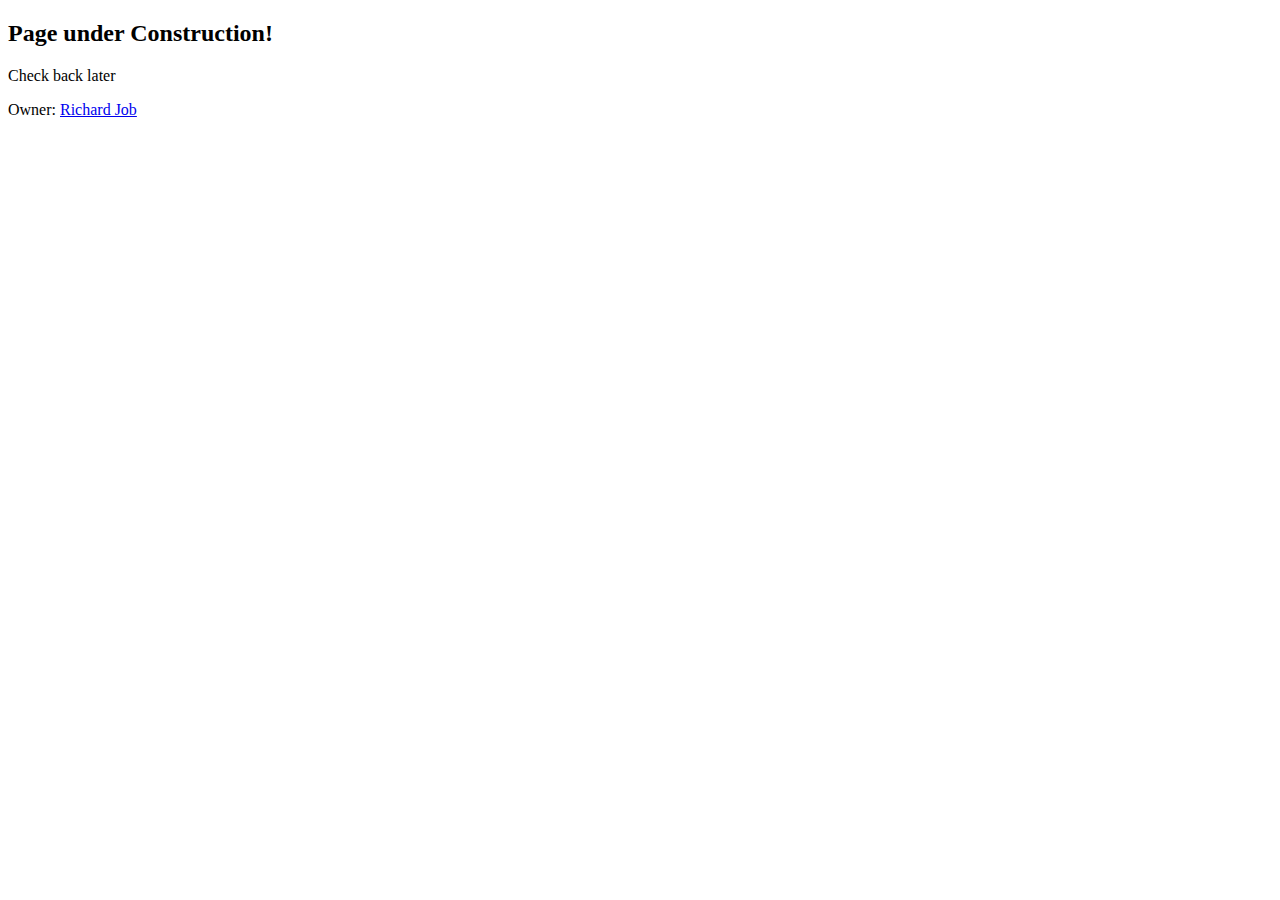
==== index.html @ 5e91fa27 "initial commit" ====
<!DOCTYPE html>
<html lang="en">

<head>
    <meta charset="UTF-8">
    <meta name="viewport" content="width=device-width, initial-scale=1.0">
    <title>7 Wonder of the World</title>
</head>

<body>
    <h2>Page under Construction!</h2>
    <p>Check back later</p>
    <p>Owner: <a href="https://richardjob.me" target="_blank">Richard Job</a></p>
</body>

</html>
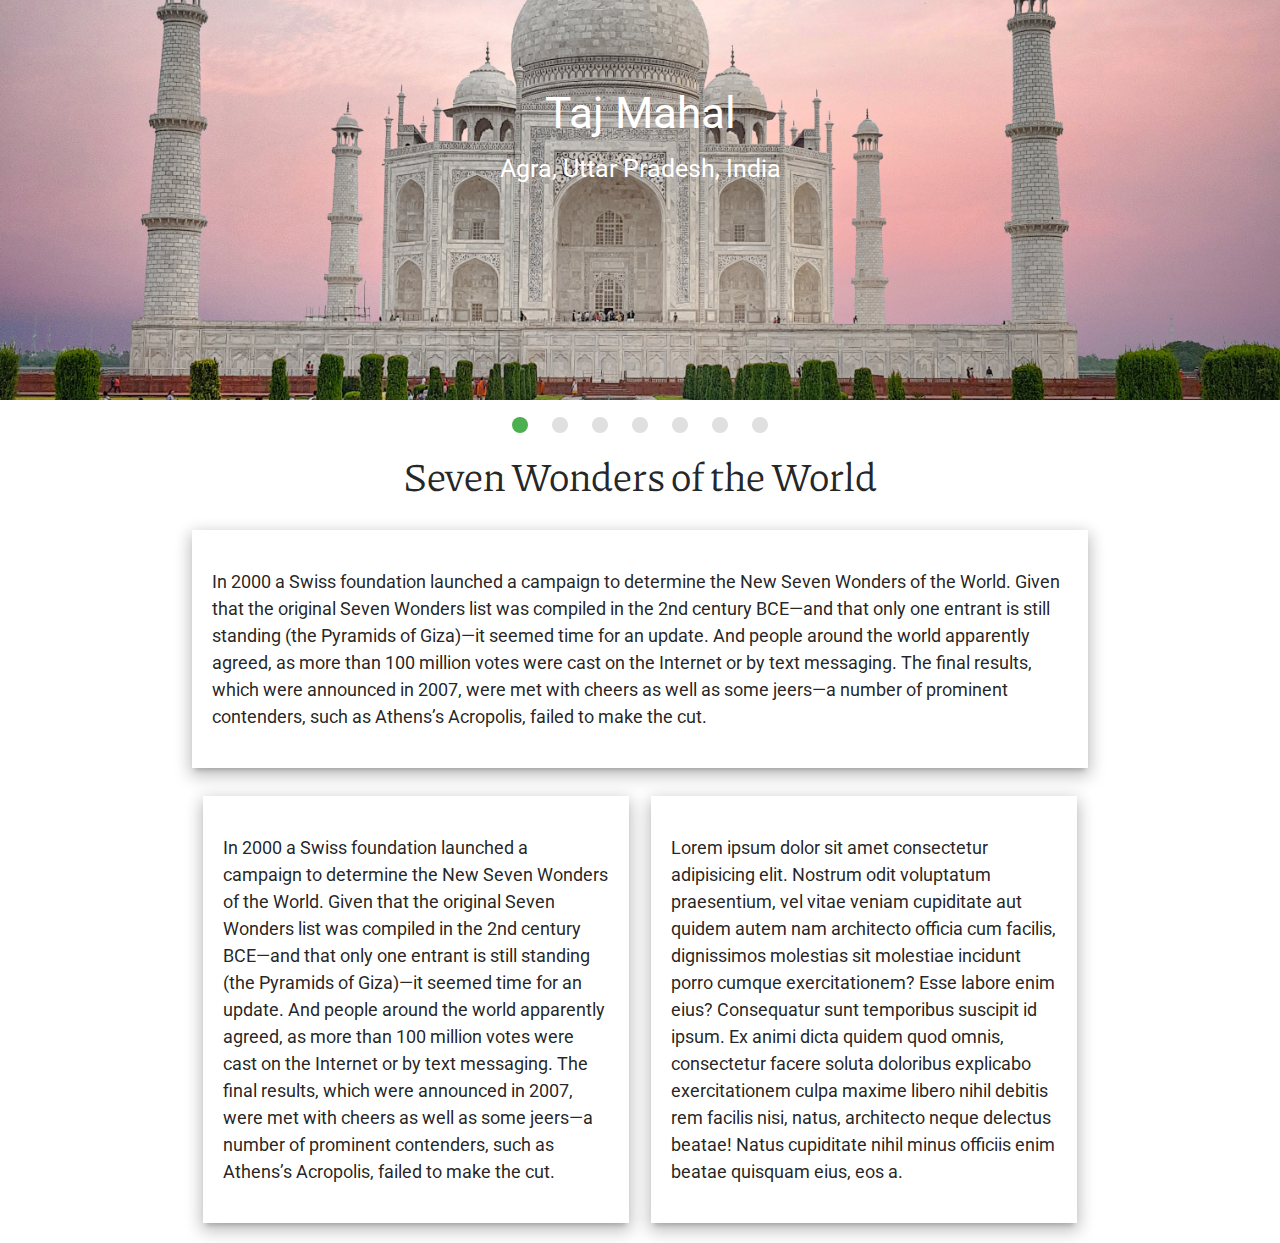
==== commit b3498793: "added banner slide show and card in index" ====
--- a/index.html
+++ b/index.html
@@ -5,12 +5,131 @@
     <meta charset="UTF-8">
     <meta name="viewport" content="width=device-width, initial-scale=1.0">
     <title>7 Wonder of the World</title>
+
+    <!-- Compiled and minified CSS -->
+    <link rel="stylesheet" href="https://cdnjs.cloudflare.com/ajax/libs/materialize/1.0.0/css/materialize.min.css">
+
+    <!-- Compiled and minified JavaScript -->
+    <script src="https://cdnjs.cloudflare.com/ajax/libs/materialize/1.0.0/js/materialize.min.js"></script>
+
+    <!-- Material Icons -->
+    <link href="https://fonts.googleapis.com/icon?family=Material+Icons" rel="stylesheet">
+
+    <!-- Piazzola Font -->
+    <link href="https://fonts.googleapis.com/css2?family=Piazzolla:ital,wght@1,500&display=swap" rel="stylesheet">
+
+    <!-- Roboto Font -->
+    <link href="https://fonts.googleapis.com/css2?family=Roboto:wght@300&display=swap" rel="stylesheet">
+
+    <!-- Custom CSS -->
+    <link rel="stylesheet" href="./css/style.css">
+
 </head>
 
 <body>
-    <h2>Page under Construction!</h2>
+    <!-- <h2>Page under Construction!</h2>
     <p>Check back later</p>
-    <p>Owner: <a href="https://richardjob.me" target="_blank">Richard Job</a></p>
+    <p>Owner: <a href="https://richardjob.me" target="_blank">Richard Job</a></p> -->
+
+    <div class="slider white">
+        <ul class="slides">
+            <li>
+                <img src="./img/taj-mahal.jpg"> <!-- random image -->
+                <div class="caption center-align">
+                    <h3>Taj Mahal</h3>
+                    <h5>Agra, Uttar Pradesh, India</h5>
+                </div>
+            </li>
+            <li>
+                <img src="./img/petra.jpg"> <!-- random image -->
+                <div class="caption left-align">
+                    <h3>Petra</h3>
+                    <h5>Ma'am, Jordan</h5>
+                </div>
+            </li>
+            <li>
+                <img src="./img/machu-pichu.jpg"> <!-- random image -->
+                <div class="caption right-align">
+                    <h3>Machu Pichu</h3>
+                    <h5>Cuzco Region, Peru</h5>
+                </div>
+            </li>
+            <li>
+                <img src="./img/jesus-redeemer.jpg"> <!-- random image -->
+                <div class="caption center-align">
+                    <h3>Christ the Redeemer</h3>
+                    <h5>Rio de Janeiro, Brazil</h5>
+                </div>
+            </li>
+            <li>
+                <img src="./img/great-wall-of-china.jpg"> <!-- random image -->
+                <div class="caption left-align">
+                    <h3>The Great Wall of China</h3>
+                    <h5>China</h5>
+                </div>
+            </li>
+            <li>
+                <img src="./img/chichen-itza.jpg"> <!-- random image -->
+                <div class="caption right-align">
+                    <h3>Chichen Itza</h3>
+                    <h5>Yucatán, Mexico</h5>
+                </div>
+            </li>
+            <li>
+                <img src="./img/collosseum.jpg"> <!-- random image -->
+                <div class="caption center-align">
+                    <h3>Collosseum</h3>
+                    <h5>Rome, Italy</h5>
+                </div>
+            </li>
+        </ul>
+    </div>
+
+    <div class="container">
+        <div class="row">
+            <p class="title center-align">Seven Wonders of the World</p>
+        </div>
+        <div class="row">
+            <div class="z-depth-3 p-25">
+                <p>In 2000 a Swiss foundation launched a campaign to determine the New Seven Wonders of the World. Given
+                    that the original Seven Wonders list was compiled in the 2nd century BCE—and that only one entrant
+                    is still standing (the Pyramids of Giza)—it seemed time for an update. And people around the world
+                    apparently agreed, as more than 100 million votes were cast on the Internet or by text messaging.
+                    The final results, which were announced in 2007, were met with cheers as well as some jeers—a number
+                    of prominent contenders, such as Athens’s Acropolis, failed to make the cut.</p>
+            </div>
+        </div>
+        <div class="row">
+            <div class="col s12 l6 mt-8">
+                <div class="z-depth-3 p-25">
+                    <p>In 2000 a Swiss foundation launched a campaign to determine the New Seven Wonders of the World. Given
+                        that the original Seven Wonders list was compiled in the 2nd century BCE—and that only one entrant
+                        is still standing (the Pyramids of Giza)—it seemed time for an update. And people around the world
+                        apparently agreed, as more than 100 million votes were cast on the Internet or by text messaging.
+                        The final results, which were announced in 2007, were met with cheers as well as some jeers—a number
+                        of prominent contenders, such as Athens’s Acropolis, failed to make the cut.</p>
+                </div>
+            </div>
+            <div class="col s12 l6 mt-8">
+
+                <div class="z-depth-3 p-25">
+                    <p>Lorem ipsum dolor sit amet consectetur adipisicing elit. Nostrum odit voluptatum praesentium, vel
+                        vitae veniam cupiditate aut quidem autem nam architecto officia cum facilis, dignissimos molestias
+                        sit molestiae incidunt porro cumque exercitationem? Esse labore enim eius? Consequatur sunt
+                        temporibus suscipit id ipsum. Ex animi dicta quidem quod omnis, consectetur facere soluta doloribus
+                        explicabo exercitationem culpa maxime libero nihil debitis rem facilis nisi, natus, architecto neque
+                        delectus beatae! Natus cupiditate nihil minus officiis enim beatae quisquam eius, eos a.</p>
+                </div>
+                
+            </div>
+        </div>
+    </div>
+
+
+
+
 </body>
 
+<script src="./js/initialize.js"></script>
+
 </html>--- a/css/style.css
+++ b/css/style.css
@@ -0,0 +1,25 @@
+body {
+  font-family: "Roboto", sans-serif;
+  font-size: 18px;
+}
+
+.title {
+  font-size: 40px;
+  font-family: "Piazzolla", serif;
+  padding: 0px;
+  margin: 5px;
+}
+
+@media only screen and (max-width: 600px) {
+  .title {
+    font-size: 27px;
+  }
+}
+
+.p-25 {
+  padding: 20px;
+}
+
+.mt-8{
+  margin-top: 8px;
+}
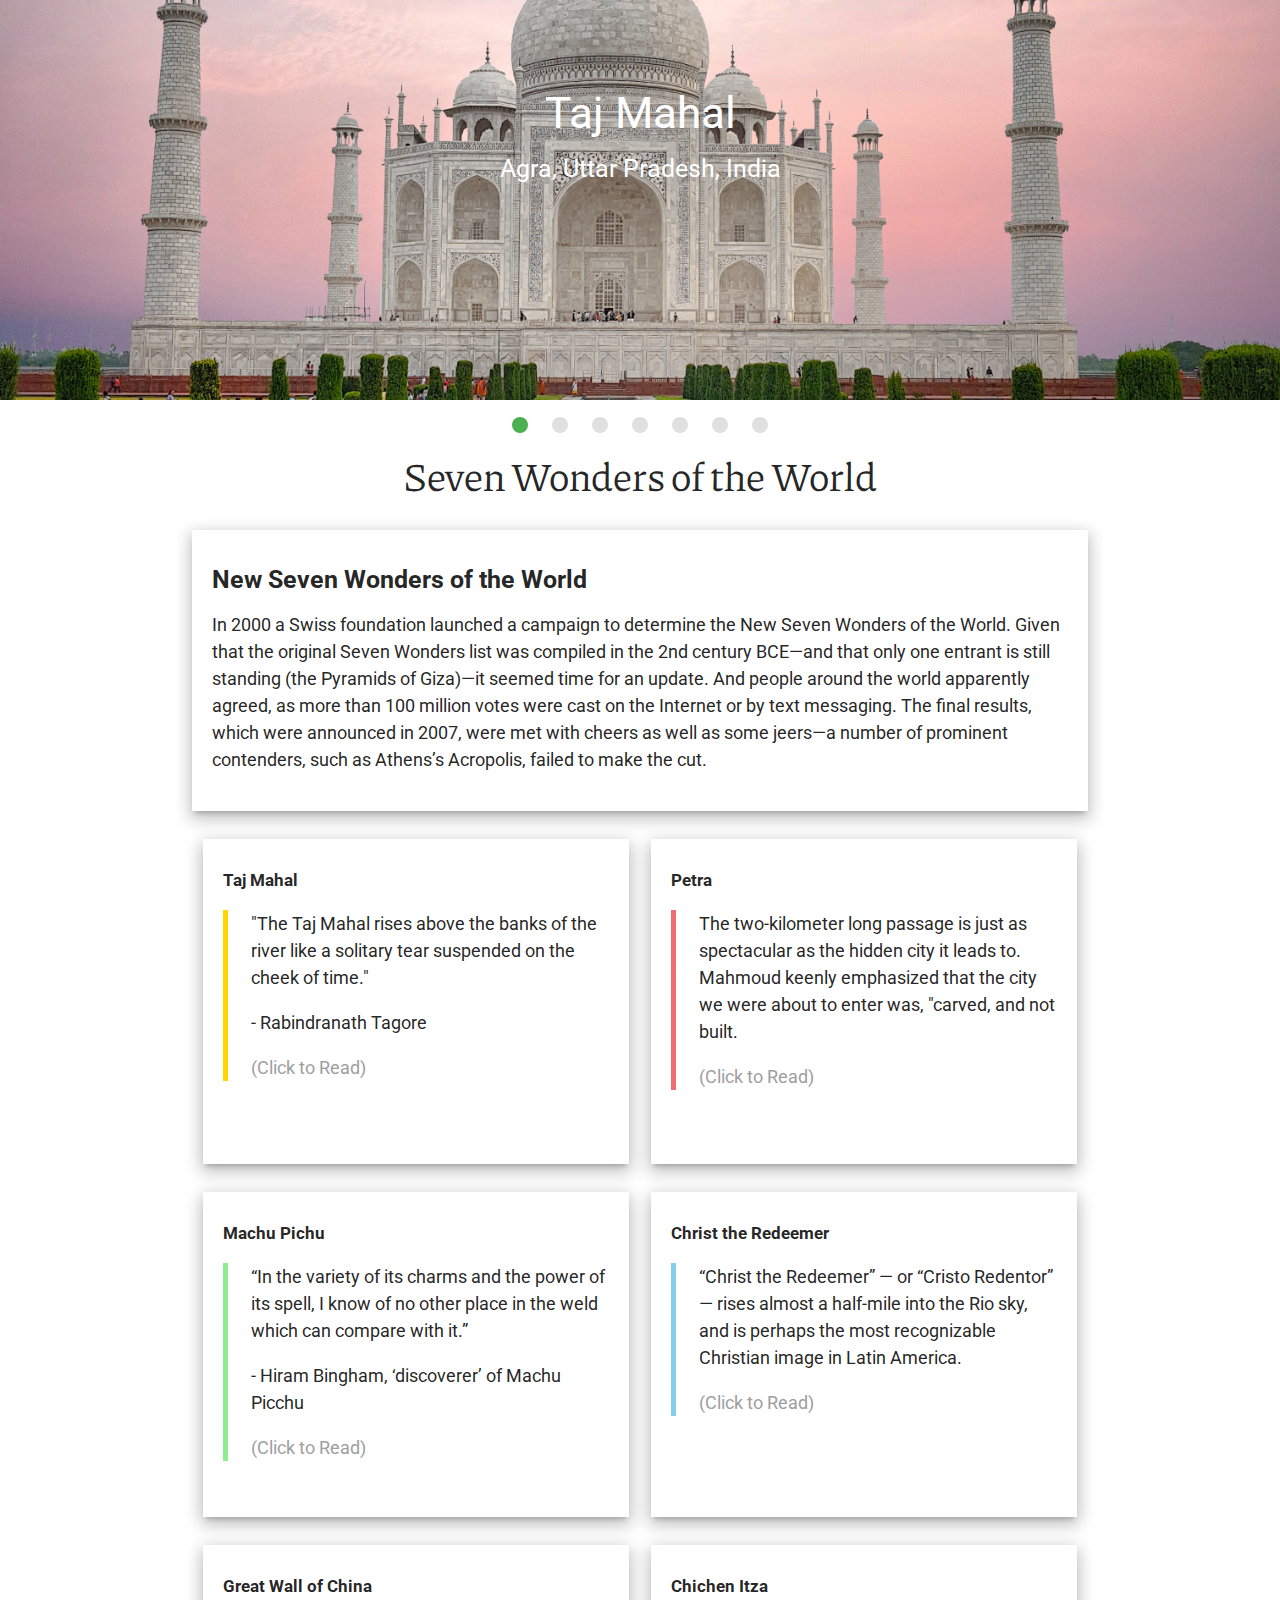
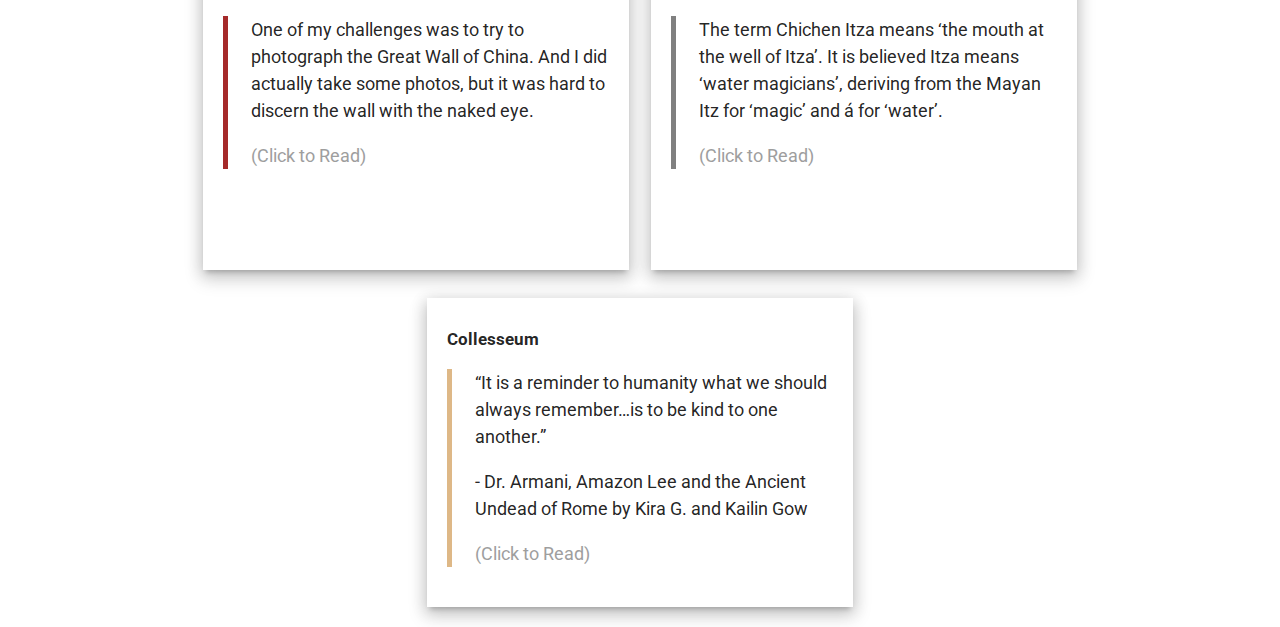
==== commit ebc62313: "added card contents in index" ====
--- a/index.html
+++ b/index.html
@@ -4,7 +4,7 @@
 <head>
     <meta charset="UTF-8">
     <meta name="viewport" content="width=device-width, initial-scale=1.0">
-    <title>7 Wonder of the World</title>
+    <title>Seven Wonder of the World</title>
 
     <!-- Compiled and minified CSS -->
     <link rel="stylesheet" href="https://cdnjs.cloudflare.com/ajax/libs/materialize/1.0.0/css/materialize.min.css">
@@ -34,49 +34,49 @@
     <div class="slider white">
         <ul class="slides">
             <li>
-                <img src="./img/taj-mahal.jpg"> <!-- random image -->
+                <img src="./img/taj-mahal.jpg">
                 <div class="caption center-align">
                     <h3>Taj Mahal</h3>
                     <h5>Agra, Uttar Pradesh, India</h5>
                 </div>
             </li>
             <li>
-                <img src="./img/petra.jpg"> <!-- random image -->
+                <img src="./img/petra.jpg">
                 <div class="caption left-align">
                     <h3>Petra</h3>
                     <h5>Ma'am, Jordan</h5>
                 </div>
             </li>
             <li>
-                <img src="./img/machu-pichu.jpg"> <!-- random image -->
+                <img src="./img/machu-pichu.jpg">
                 <div class="caption right-align">
                     <h3>Machu Pichu</h3>
                     <h5>Cuzco Region, Peru</h5>
                 </div>
             </li>
             <li>
-                <img src="./img/jesus-redeemer.jpg"> <!-- random image -->
+                <img src="./img/jesus-redeemer.jpg">
                 <div class="caption center-align">
                     <h3>Christ the Redeemer</h3>
                     <h5>Rio de Janeiro, Brazil</h5>
                 </div>
             </li>
             <li>
-                <img src="./img/great-wall-of-china.jpg"> <!-- random image -->
+                <img src="./img/great-wall-of-china.jpg">
                 <div class="caption left-align">
                     <h3>The Great Wall of China</h3>
                     <h5>China</h5>
                 </div>
             </li>
             <li>
-                <img src="./img/chichen-itza.jpg"> <!-- random image -->
+                <img src="./img/chichen-itza.jpg">
                 <div class="caption right-align">
                     <h3>Chichen Itza</h3>
                     <h5>Yucatán, Mexico</h5>
                 </div>
             </li>
             <li>
-                <img src="./img/collosseum.jpg"> <!-- random image -->
+                <img src="./img/collosseum.jpg">
                 <div class="caption center-align">
                     <h3>Collosseum</h3>
                     <h5>Rome, Italy</h5>
@@ -89,8 +89,11 @@
         <div class="row">
             <p class="title center-align">Seven Wonders of the World</p>
         </div>
-        <div class="row">
-            <div class="z-depth-3 p-25">
+
+        <!-- Intro -->
+        <div class="row">
+            <div class="z-depth-3 p-20">
+                <h5 class="bold">New Seven Wonders of the World</h5>
                 <p>In 2000 a Swiss foundation launched a campaign to determine the New Seven Wonders of the World. Given
                     that the original Seven Wonders list was compiled in the 2nd century BCE—and that only one entrant
                     is still standing (the Pyramids of Giza)—it seemed time for an update. And people around the world
@@ -99,30 +102,113 @@
                     of prominent contenders, such as Athens’s Acropolis, failed to make the cut.</p>
             </div>
         </div>
-        <div class="row">
-            <div class="col s12 l6 mt-8">
-                <div class="z-depth-3 p-25">
-                    <p>In 2000 a Swiss foundation launched a campaign to determine the New Seven Wonders of the World. Given
-                        that the original Seven Wonders list was compiled in the 2nd century BCE—and that only one entrant
-                        is still standing (the Pyramids of Giza)—it seemed time for an update. And people around the world
-                        apparently agreed, as more than 100 million votes were cast on the Internet or by text messaging.
-                        The final results, which were announced in 2007, were met with cheers as well as some jeers—a number
-                        of prominent contenders, such as Athens’s Acropolis, failed to make the cut.</p>
-                </div>
-            </div>
-            <div class="col s12 l6 mt-8">
-
-                <div class="z-depth-3 p-25">
-                    <p>Lorem ipsum dolor sit amet consectetur adipisicing elit. Nostrum odit voluptatum praesentium, vel
-                        vitae veniam cupiditate aut quidem autem nam architecto officia cum facilis, dignissimos molestias
-                        sit molestiae incidunt porro cumque exercitationem? Esse labore enim eius? Consequatur sunt
-                        temporibus suscipit id ipsum. Ex animi dicta quidem quod omnis, consectetur facere soluta doloribus
-                        explicabo exercitationem culpa maxime libero nihil debitis rem facilis nisi, natus, architecto neque
-                        delectus beatae! Natus cupiditate nihil minus officiis enim beatae quisquam eius, eos a.</p>
-                </div>
-                
-            </div>
-        </div>
+
+        <div class="row">
+
+            <!-- Taj Mahal -->
+            <div class="col s12 l6 mt-8 zoom">
+                <div class="z-depth-3 p-20 h-325">
+                    <h6 class="bold">Taj Mahal</h6>
+                    <blockquote class="l-border-gold">"The Taj Mahal rises above the banks of the river like a solitary
+                        tear suspended on the
+                        cheek of time."<p>- Rabindranath Tagore</p>
+                        <p class="grey-text">(Click to Read)</p>
+                        <blockquote>
+
+                </div>
+            </div>
+
+            <!-- Petra -->
+            <div class="col s12 l6 mt-8 zoom">
+                <div class="z-depth-3 p-20 h-325">
+                    <h6 class="bold">Petra</h6>
+                    <blockquote>The two-kilometer long passage is just as spectacular as the hidden city it leads to.
+                        Mahmoud keenly emphasized that the city we were about to enter was, "carved, and not built.</p>
+                        <p class="grey-text">(Click to Read)</p>
+                        <blockquote>
+                </div>
+            </div>
+
+        </div>
+        <div class="row">
+
+            <!-- Machu Pichu -->
+            <div class="col s12 l6 mt-8 zoom">
+                <div class="z-depth-3 p-20 h-325">
+                    <h6 class="bold">Machu Pichu</h6>
+                    <blockquote class="l-border-lightgreen">“In the variety of its charms and the power of its spell, I
+                        know of no other place in the weld which can compare with it.”<p>- Hiram Bingham, ‘discoverer’
+                            of Machu Picchu</p>
+                        <p class="grey-text">(Click to Read)</p>
+                        <blockquote>
+
+                </div>
+            </div>
+
+            <!-- Christ the Redeemer -->
+            <div class="col s12 l6 mt-8 zoom">
+                <div class="z-depth-3 p-20 h-325">
+                    <h6 class="bold">Christ the Redeemer</h6>
+                    <blockquote class="l-border-skyblue">“Christ the Redeemer” — or “Cristo Redentor” — rises almost a
+                        half-mile into the Rio sky, and is perhaps the most recognizable Christian image in Latin
+                        America.</p>
+                        <p class="grey-text">(Click to Read)</p>
+                        <blockquote>
+                </div>
+            </div>
+
+        </div>
+
+        <div class="row">
+
+            <!-- Great wall of China -->
+            <div class="col s12 l6 mt-8 zoom">
+                <div class="z-depth-3 p-20 h-325">
+                    <h6 class="bold">Great Wall of China</h6>
+                    <blockquote class="l-border-brown">One of my challenges was to try to photograph the Great Wall of
+                        China. And I did actually take some photos, but it was hard to discern the wall with the naked
+                        eye.
+                        <p class="grey-text">(Click to Read)</p>
+                        <blockquote>
+
+                </div>
+            </div>
+
+            <!-- Chichen Itza -->
+            <div class="col s12 l6 mt-8 zoom">
+                <div class="z-depth-3 p-20 h-325">
+                    <h6 class="bold">Chichen Itza</h6>
+                    <blockquote class="l-border-grey">The term Chichen Itza means ‘the mouth at the well of Itza’. It is
+                        believed Itza means ‘water magicians’, deriving from the Mayan Itz for ‘magic’ and á for
+                        ‘water’.
+                        <p class="grey-text">(Click to Read)</p>
+                        <blockquote>
+                </div>
+            </div>
+
+        </div>
+
+        <div class="row">
+            <div class="col s0 l3">
+
+            </div>
+
+            <!-- Collesseum -->
+            <div class="col s12 l6 mt-8 zoom">
+                <div class="z-depth-3 p-20" style="height: fit-content;">
+                    <h6 class="bold">Collesseum</h6>
+                    <blockquote class="l-border-burlywood">“It is a reminder to humanity what we should always
+                        remember…is to be kind to one another.” <p>- Dr. Armani, Amazon Lee and the Ancient Undead of
+                            Rome by Kira G. and Kailin Gow</p>
+                        <p class="grey-text">(Click to Read)</p>
+                        <blockquote>
+                </div>
+            </div>
+            <div class="col s0 l3">
+
+            </div>
+        </div>
+
     </div>
 
 
--- a/css/style.css
+++ b/css/style.css
@@ -16,10 +16,46 @@
   }
 }
 
-.p-25 {
+.p-20 {
   padding: 20px;
 }
 
 .mt-8{
   margin-top: 8px;
 }
+
+.zoom:hover{
+  transform: scale(1.05)
+}
+
+.bold{
+  font-weight: bold;
+}
+
+.h-325{
+  height: 325px;
+}
+
+.l-border-gold{
+  border-left-color: gold;
+}
+
+.l-border-lightgreen{
+  border-left-color: lightgreen;
+}
+
+.l-border-skyblue{
+  border-left-color: skyblue;
+}
+
+.l-border-brown{
+  border-left-color: brown;
+}
+
+.l-border-grey{
+  border-left-color: grey;
+}
+
+.l-border-burlywood{
+  border-left-color: burlywood;
+}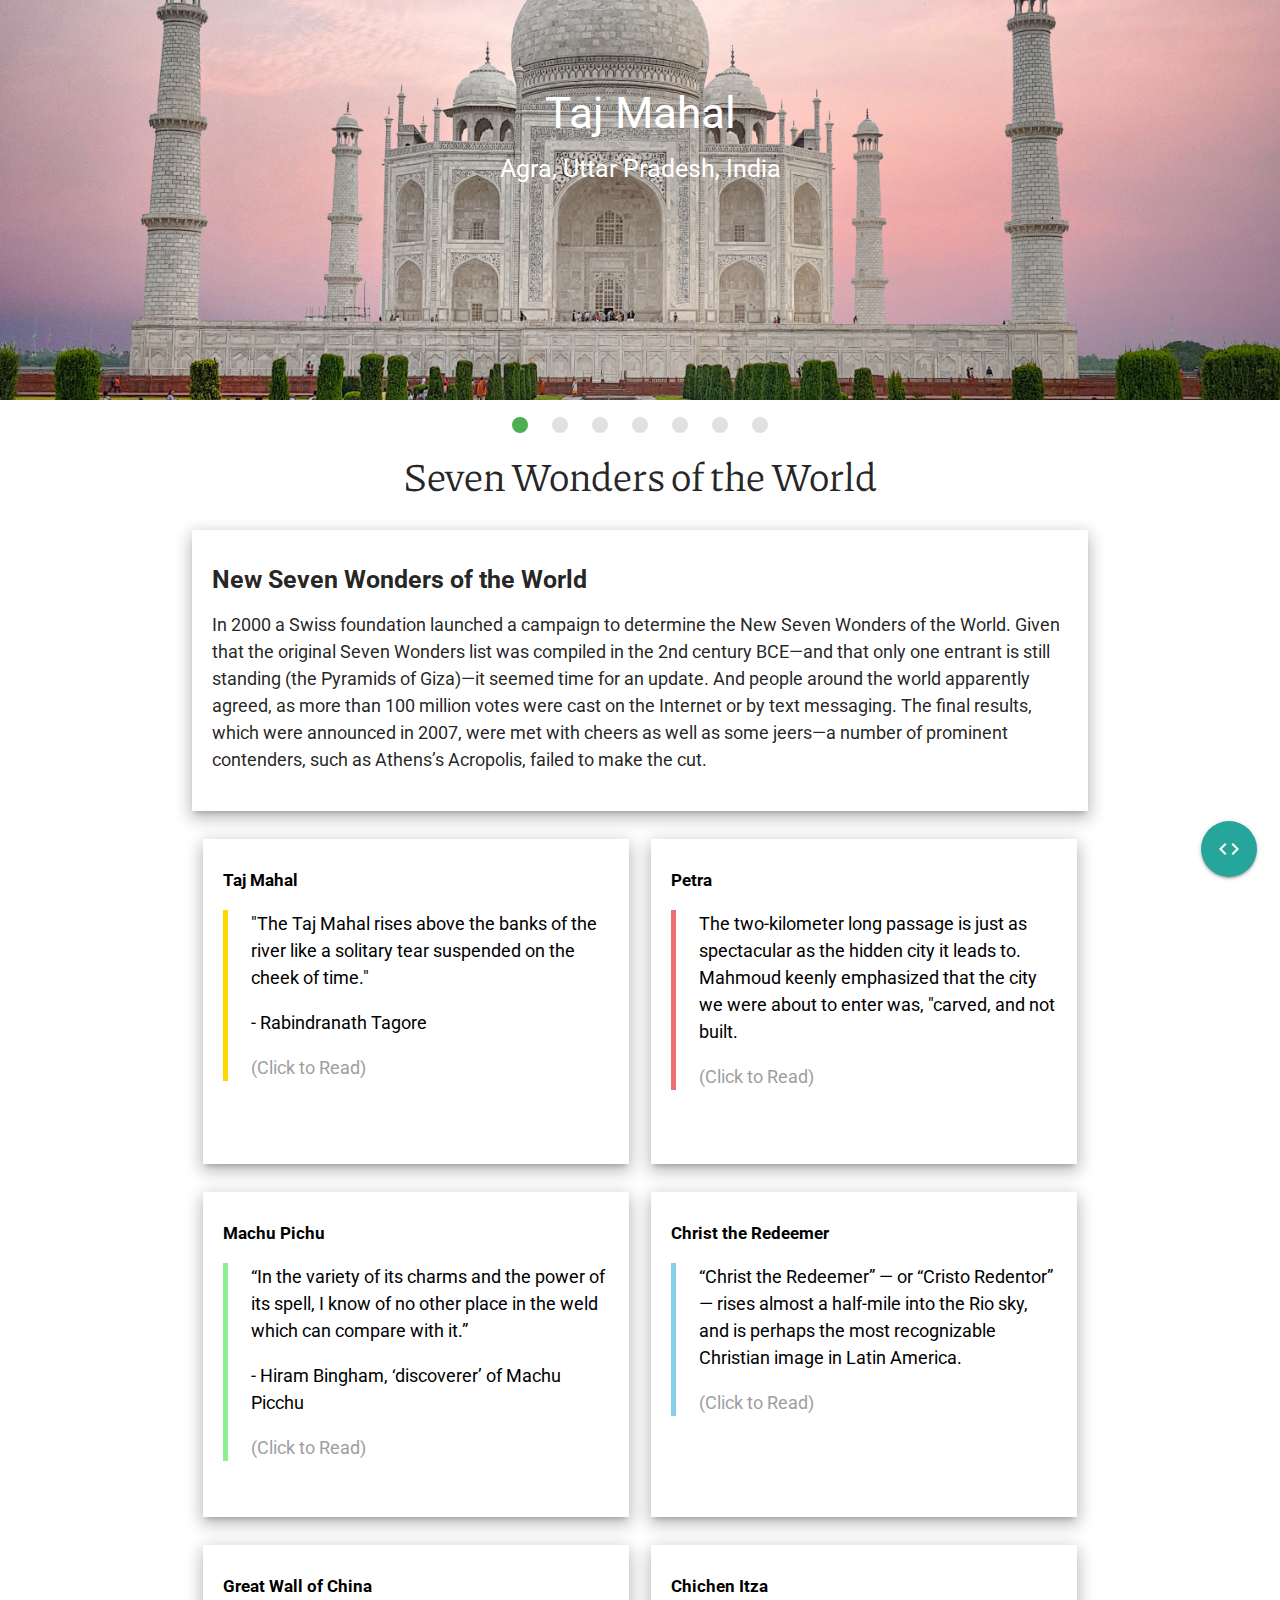
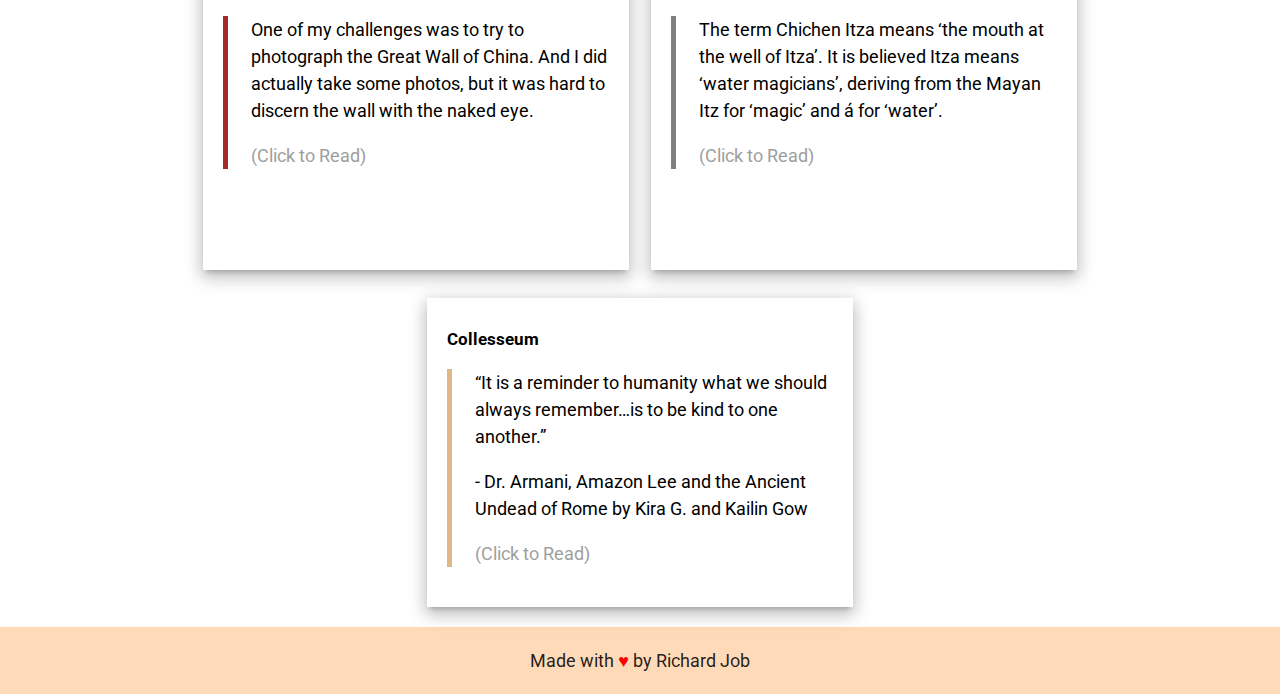
==== commit 57f0463c: "added wonders.html" ====
--- a/index.html
+++ b/index.html
@@ -4,7 +4,7 @@
 <head>
     <meta charset="UTF-8">
     <meta name="viewport" content="width=device-width, initial-scale=1.0">
-    <title>Seven Wonder of the World</title>
+    <title>Seven Wonders of the World</title>
 
     <!-- Compiled and minified CSS -->
     <link rel="stylesheet" href="https://cdnjs.cloudflare.com/ajax/libs/materialize/1.0.0/css/materialize.min.css">
@@ -106,116 +106,149 @@
         <div class="row">
 
             <!-- Taj Mahal -->
-            <div class="col s12 l6 mt-8 zoom">
-                <div class="z-depth-3 p-20 h-325">
-                    <h6 class="bold">Taj Mahal</h6>
-                    <blockquote class="l-border-gold">"The Taj Mahal rises above the banks of the river like a solitary
-                        tear suspended on the
-                        cheek of time."<p>- Rabindranath Tagore</p>
-                        <p class="grey-text">(Click to Read)</p>
-                        <blockquote>
-
-                </div>
+            <a href="./wonders.html#tajmahal">
+                <div class="col s12 l6 mt-8 zoom black-text">
+                    <div class="z-depth-3 p-20 h-325">
+                        <h6 class="bold">Taj Mahal</h6>
+                        <blockquote class="l-border-gold">"The Taj Mahal rises above the banks of the river like a
+                            solitary
+                            tear suspended on the
+                            cheek of time."<p>- Rabindranath Tagore</p>
+                            <p class="grey-text">(Click to Read)</p>
+                            <blockquote>
+                    </div>
+                </div>
+            </a>
+
+
+            <!-- Petra -->
+            <a href="./wonders.html#petra">
+                <div class="col s12 l6 mt-8 zoom black-text">
+                    <div class="z-depth-3 p-20 h-325">
+                        <h6 class="bold">Petra</h6>
+                        <blockquote>The two-kilometer long passage is just as spectacular as the hidden city it leads
+                            to.
+                            Mahmoud keenly emphasized that the city we were about to enter was, "carved, and not built.
+                            </p>
+                            <p class="grey-text">(Click to Read)</p>
+                            <blockquote>
+                    </div>
+                </div>
+            </a>
+
+        </div>
+        <div class="row">
+
+            <!-- Machu Pichu -->
+            <a href="./wonders.html#machupichu">
+                <div class="col s12 l6 mt-8 zoom black-text">
+                    <div class="z-depth-3 p-20 h-325">
+                        <h6 class="bold">Machu Pichu</h6>
+                        <blockquote class="l-border-lightgreen">“In the variety of its charms and the power of its
+                            spell, I
+                            know of no other place in the weld which can compare with it.”<p>- Hiram Bingham,
+                                ‘discoverer’
+                                of Machu Picchu</p>
+                            <p class="grey-text">(Click to Read)</p>
+                            <blockquote>
+
+                    </div>
+                </div>
+            </a>
+
+            <!-- Christ the Redeemer -->
+            <a href="./wonders.html#christtheredeemer">
+                <div class="col s12 l6 mt-8 zoom black-text">
+                    <div class="z-depth-3 p-20 h-325">
+                        <h6 class="bold">Christ the Redeemer</h6>
+                        <blockquote class="l-border-skyblue">“Christ the Redeemer” — or “Cristo Redentor” — rises almost
+                            a
+                            half-mile into the Rio sky, and is perhaps the most recognizable Christian image in Latin
+                            America.</p>
+                            <p class="grey-text">(Click to Read)</p>
+                            <blockquote>
+                    </div>
+                </div>
+            </a>
+
+        </div>
+
+        <div class="row">
+
+            <!-- Great wall of China -->
+            <a href="./wonders.html#greatwallofchina">
+                <div class="col s12 l6 mt-8 zoom black-text">
+                    <div class="z-depth-3 p-20 h-325">
+                        <h6 class="bold">Great Wall of China</h6>
+                        <blockquote class="l-border-brown">One of my challenges was to try to photograph the Great Wall
+                            of
+                            China. And I did actually take some photos, but it was hard to discern the wall with the
+                            naked
+                            eye.
+                            <p class="grey-text">(Click to Read)</p>
+                            <blockquote>
+                    </div>
+                </div>
+            </a>
+
+            <!-- Chichen Itza -->
+            <a href="./wonders.html#itza">
+                <div class="col s12 l6 mt-8 zoom black-text">
+                    <div class="z-depth-3 p-20 h-325">
+                        <h6 class="bold">Chichen Itza</h6>
+                        <blockquote class="l-border-grey">The term Chichen Itza means ‘the mouth at the well of Itza’.
+                            It is
+                            believed Itza means ‘water magicians’, deriving from the Mayan Itz for ‘magic’ and á for
+                            ‘water’.
+                            <p class="grey-text">(Click to Read)</p>
+                            <blockquote>
+                    </div>
+                </div>
+            </a>
+
+        </div>
+
+        <div class="row">
+            <div class="col s0 l3">
+
             </div>
 
-            <!-- Petra -->
-            <div class="col s12 l6 mt-8 zoom">
-                <div class="z-depth-3 p-20 h-325">
-                    <h6 class="bold">Petra</h6>
-                    <blockquote>The two-kilometer long passage is just as spectacular as the hidden city it leads to.
-                        Mahmoud keenly emphasized that the city we were about to enter was, "carved, and not built.</p>
-                        <p class="grey-text">(Click to Read)</p>
-                        <blockquote>
-                </div>
+            <!-- Collesseum -->
+            <a href="./wonders.html#collesseum black-text">
+                <div class="col s12 l6 mt-8 zoom black-text">
+                    <div class="z-depth-3 p-20" style="height: fit-content;">
+                        <h6 class="bold">Collesseum</h6>
+                        <blockquote class="l-border-burlywood">“It is a reminder to humanity what we should always
+                            remember…is to be kind to one another.” <p>- Dr. Armani, Amazon Lee and the Ancient Undead
+                                of
+                                Rome by Kira G. and Kailin Gow</p>
+                            <p class="grey-text">(Click to Read)</p>
+                            <blockquote>
+                    </div>
+                </div>
+            </a>
+            <div class="col s0 l3">
+
             </div>
-
-        </div>
-        <div class="row">
-
-            <!-- Machu Pichu -->
-            <div class="col s12 l6 mt-8 zoom">
-                <div class="z-depth-3 p-20 h-325">
-                    <h6 class="bold">Machu Pichu</h6>
-                    <blockquote class="l-border-lightgreen">“In the variety of its charms and the power of its spell, I
-                        know of no other place in the weld which can compare with it.”<p>- Hiram Bingham, ‘discoverer’
-                            of Machu Picchu</p>
-                        <p class="grey-text">(Click to Read)</p>
-                        <blockquote>
-
-                </div>
-            </div>
-
-            <!-- Christ the Redeemer -->
-            <div class="col s12 l6 mt-8 zoom">
-                <div class="z-depth-3 p-20 h-325">
-                    <h6 class="bold">Christ the Redeemer</h6>
-                    <blockquote class="l-border-skyblue">“Christ the Redeemer” — or “Cristo Redentor” — rises almost a
-                        half-mile into the Rio sky, and is perhaps the most recognizable Christian image in Latin
-                        America.</p>
-                        <p class="grey-text">(Click to Read)</p>
-                        <blockquote>
-                </div>
-            </div>
-
-        </div>
-
-        <div class="row">
-
-            <!-- Great wall of China -->
-            <div class="col s12 l6 mt-8 zoom">
-                <div class="z-depth-3 p-20 h-325">
-                    <h6 class="bold">Great Wall of China</h6>
-                    <blockquote class="l-border-brown">One of my challenges was to try to photograph the Great Wall of
-                        China. And I did actually take some photos, but it was hard to discern the wall with the naked
-                        eye.
-                        <p class="grey-text">(Click to Read)</p>
-                        <blockquote>
-
-                </div>
-            </div>
-
-            <!-- Chichen Itza -->
-            <div class="col s12 l6 mt-8 zoom">
-                <div class="z-depth-3 p-20 h-325">
-                    <h6 class="bold">Chichen Itza</h6>
-                    <blockquote class="l-border-grey">The term Chichen Itza means ‘the mouth at the well of Itza’. It is
-                        believed Itza means ‘water magicians’, deriving from the Mayan Itz for ‘magic’ and á for
-                        ‘water’.
-                        <p class="grey-text">(Click to Read)</p>
-                        <blockquote>
-                </div>
-            </div>
-
-        </div>
-
-        <div class="row">
-            <div class="col s0 l3">
-
-            </div>
-
-            <!-- Collesseum -->
-            <div class="col s12 l6 mt-8 zoom">
-                <div class="z-depth-3 p-20" style="height: fit-content;">
-                    <h6 class="bold">Collesseum</h6>
-                    <blockquote class="l-border-burlywood">“It is a reminder to humanity what we should always
-                        remember…is to be kind to one another.” <p>- Dr. Armani, Amazon Lee and the Ancient Undead of
-                            Rome by Kira G. and Kailin Gow</p>
-                        <p class="grey-text">(Click to Read)</p>
-                        <blockquote>
-                </div>
-            </div>
-            <div class="col s0 l3">
-
-            </div>
         </div>
 
     </div>
 
-
-
+    <div class="fixed-action-btn">
+        <a href="https://github.com/richardjob/seven-wonders" target="_blank" class="btn-floating btn-large skyblue">
+            <i class="large material-icons">code</i><i>See Source</i>
+        </a>
+    </div>
+
+    <footer style="height: fit-content; background-color: peachpuff; padding: 2px;">
+        <p class="center-align">Made with <span style="color: red;">&hearts;</span> by Richard Job</p>
+    </footer>
+
+
+    <!-- Custom JS -->
+    <script src="./js/initialize.js"></script>
 
 </body>
 
-<script src="./js/initialize.js"></script>
 
 </html>--- a/css/style.css
+++ b/css/style.css
@@ -58,4 +58,4 @@
 
 .l-border-burlywood{
   border-left-color: burlywood;
-}+}
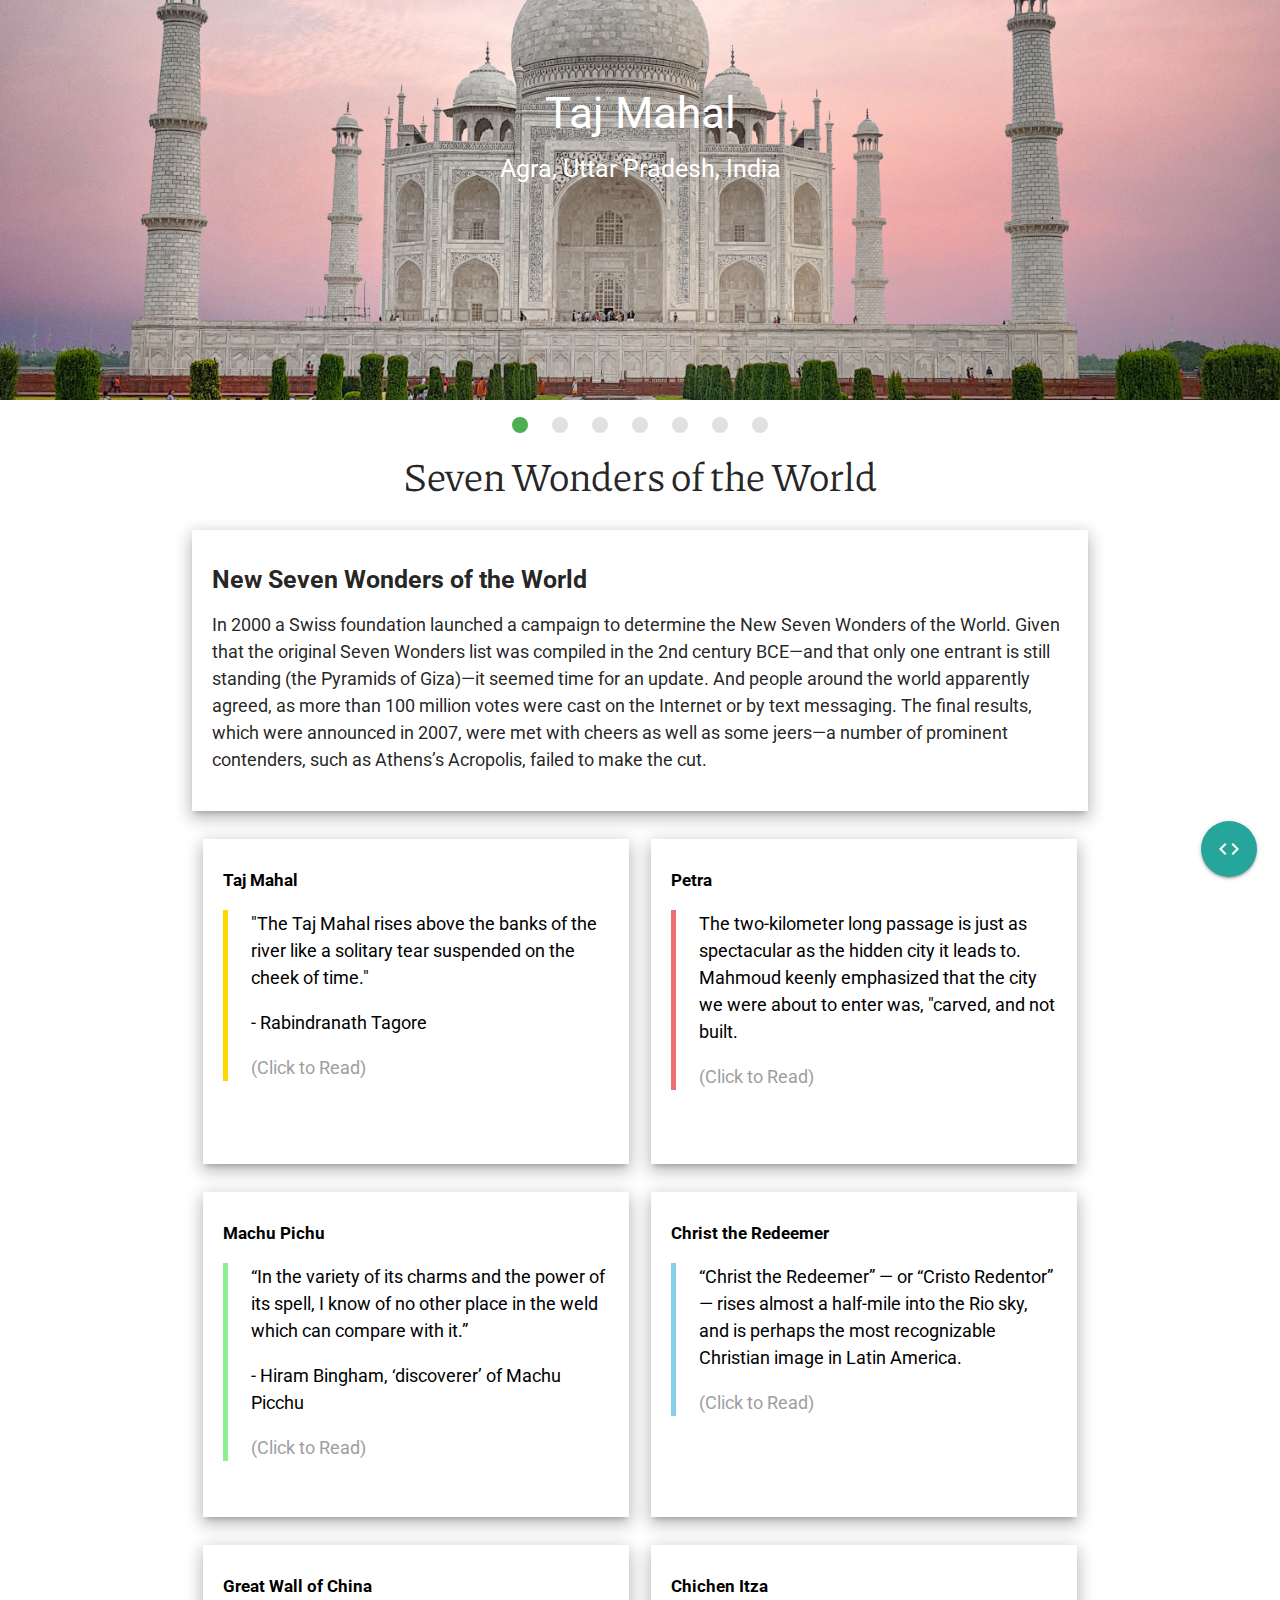
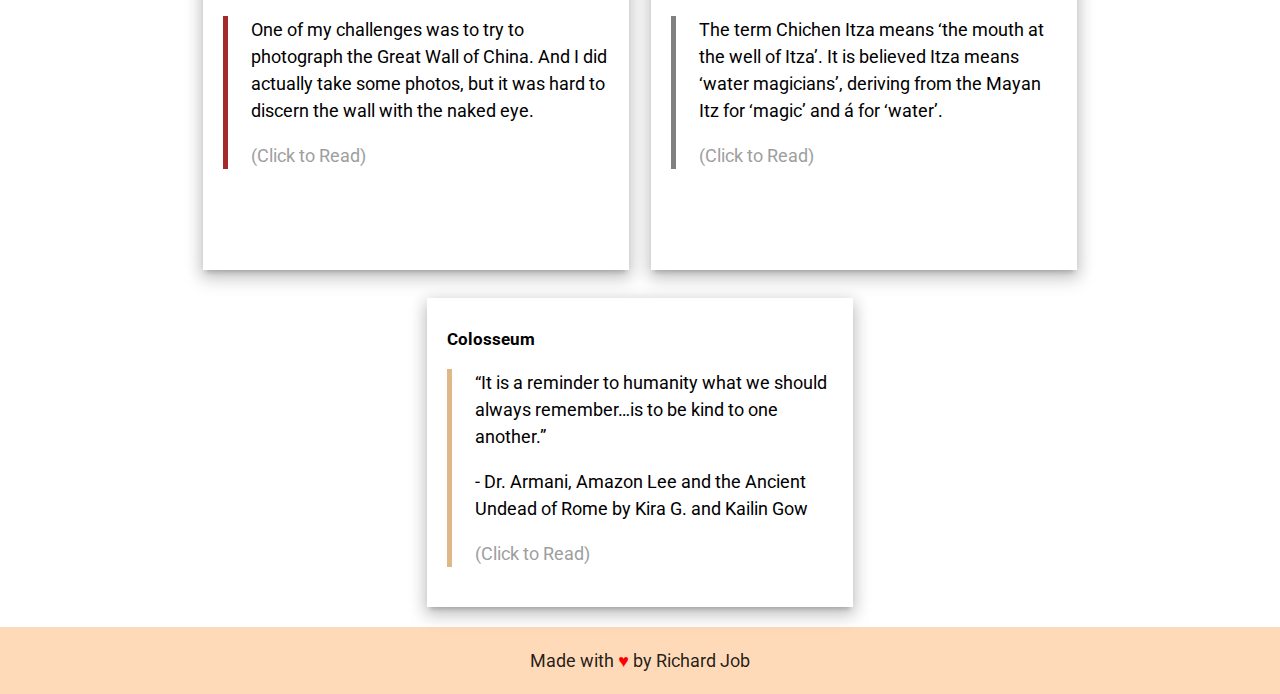
==== commit 2b30d8bc: "final bug fixes" ====
--- a/index.html
+++ b/index.html
@@ -76,9 +76,9 @@
                 </div>
             </li>
             <li>
-                <img src="./img/collosseum.jpg">
+                <img src="./img/colosseum.jpg">
                 <div class="caption center-align">
-                    <h3>Collosseum</h3>
+                    <h3>Colosseum</h3>
                     <h5>Rome, Italy</h5>
                 </div>
             </li>
@@ -214,10 +214,10 @@
             </div>
 
             <!-- Collesseum -->
-            <a href="./wonders.html#collesseum black-text">
+            <a href="./wonders.html#colosseum">
                 <div class="col s12 l6 mt-8 zoom black-text">
                     <div class="z-depth-3 p-20" style="height: fit-content;">
-                        <h6 class="bold">Collesseum</h6>
+                        <h6 class="bold">Colosseum</h6>
                         <blockquote class="l-border-burlywood">“It is a reminder to humanity what we should always
                             remember…is to be kind to one another.” <p>- Dr. Armani, Amazon Lee and the Ancient Undead
                                 of
--- a/css/style.css
+++ b/css/style.css
@@ -20,42 +20,42 @@
   padding: 20px;
 }
 
-.mt-8{
+.mt-8 {
   margin-top: 8px;
 }
 
-.zoom:hover{
-  transform: scale(1.05)
+.zoom:hover {
+  transform: scale(1.05);
 }
 
-.bold{
+.bold {
   font-weight: bold;
 }
 
-.h-325{
+.h-325 {
   height: 325px;
 }
 
-.l-border-gold{
+.l-border-gold {
   border-left-color: gold;
 }
 
-.l-border-lightgreen{
+.l-border-lightgreen {
   border-left-color: lightgreen;
 }
 
-.l-border-skyblue{
+.l-border-skyblue {
   border-left-color: skyblue;
 }
 
-.l-border-brown{
+.l-border-brown {
   border-left-color: brown;
 }
 
-.l-border-grey{
+.l-border-grey {
   border-left-color: grey;
 }
 
-.l-border-burlywood{
+.l-border-burlywood {
   border-left-color: burlywood;
 }
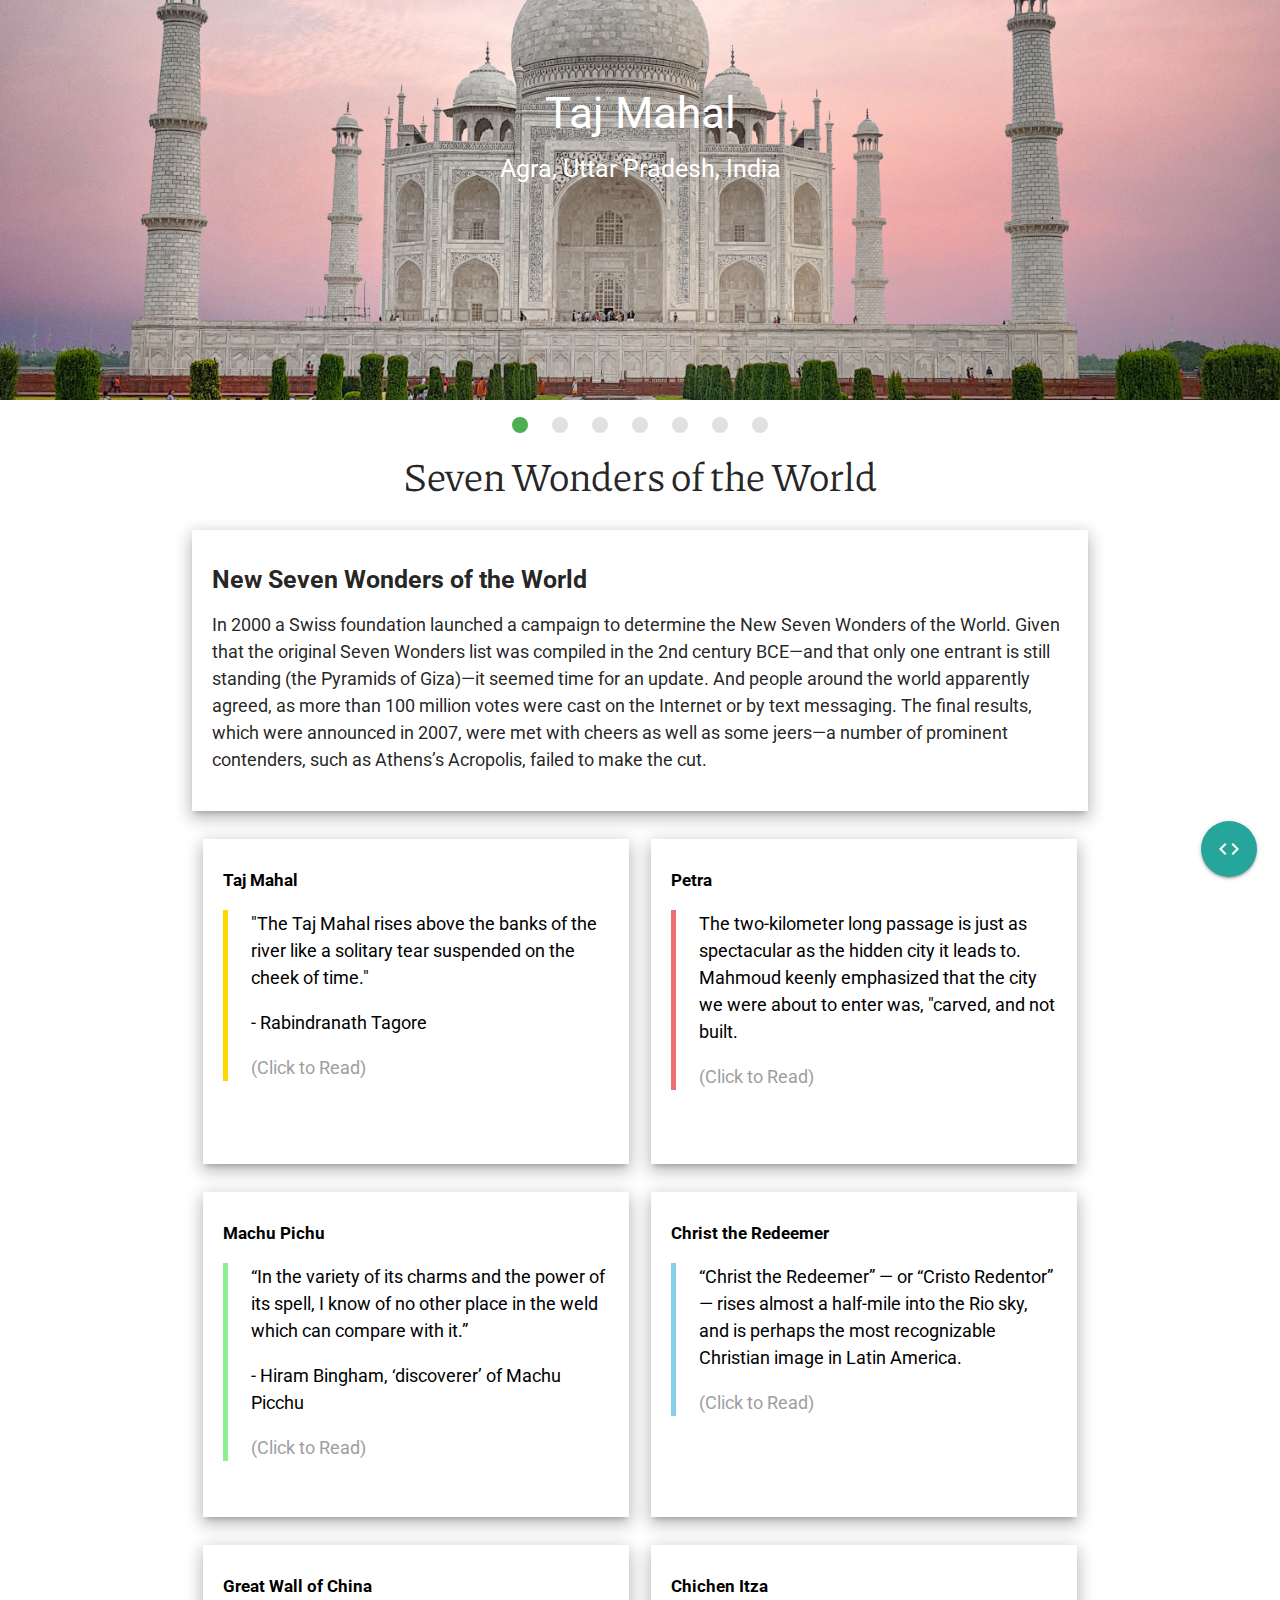
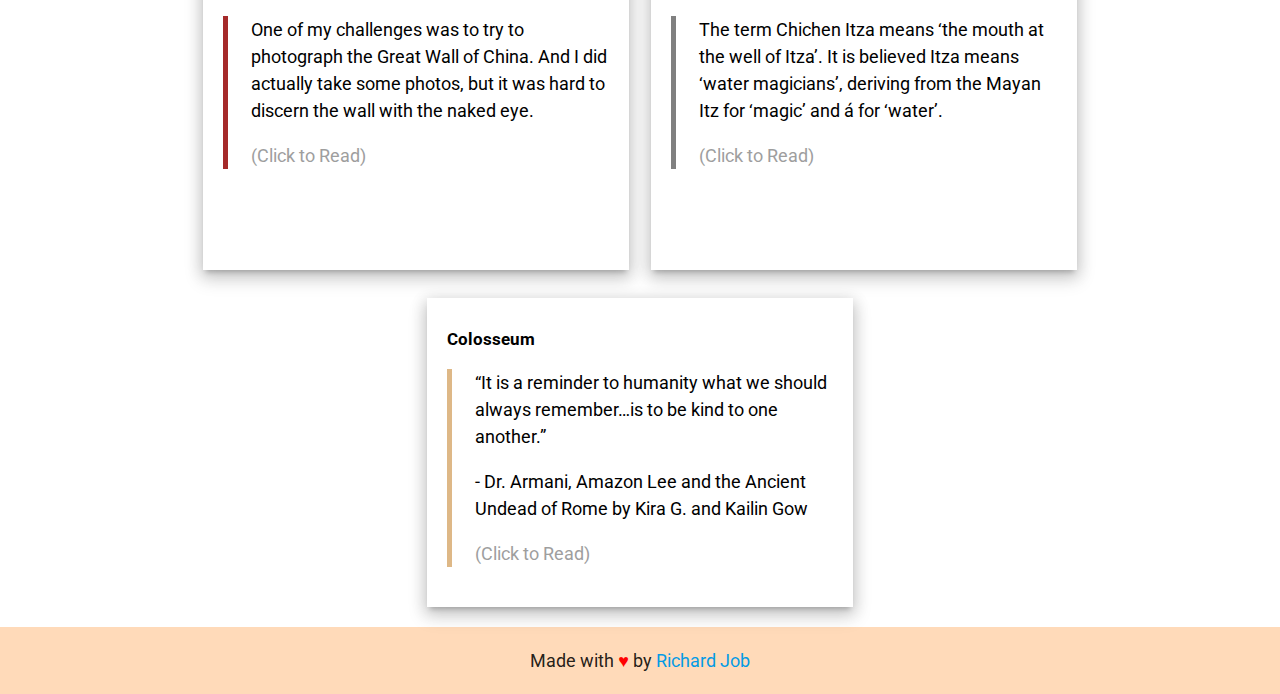
==== commit e4d99e45: "pre submission changes 1" ====
--- a/index.html
+++ b/index.html
@@ -241,7 +241,7 @@
     </div>
 
     <footer style="height: fit-content; background-color: peachpuff; padding: 2px;">
-        <p class="center-align">Made with <span style="color: red;">&hearts;</span> by Richard Job</p>
+        <p class="center-align">Made with <span style="color: red;">&hearts;</span> by <a href="https://richardjob.me" target="_blank" style="text-decoration: none;">Richard Job</a></p>
     </footer>
 
 
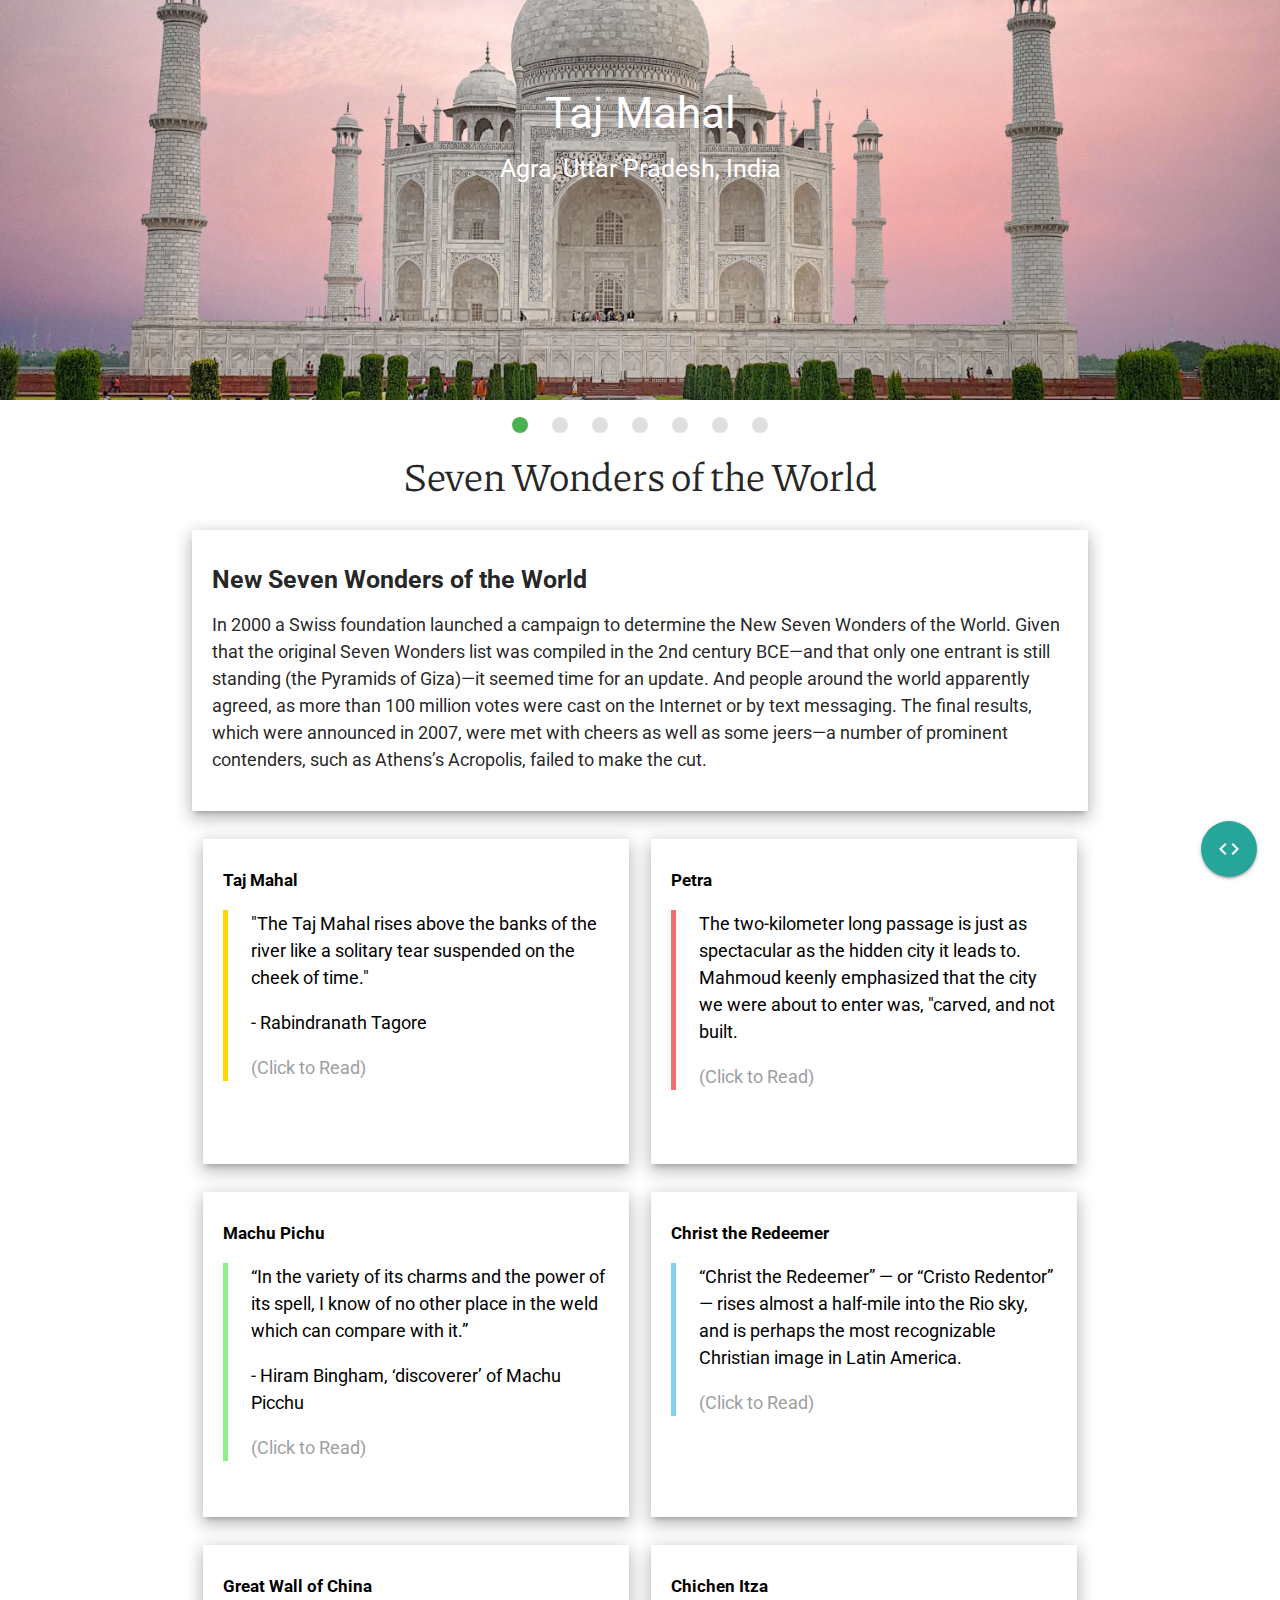
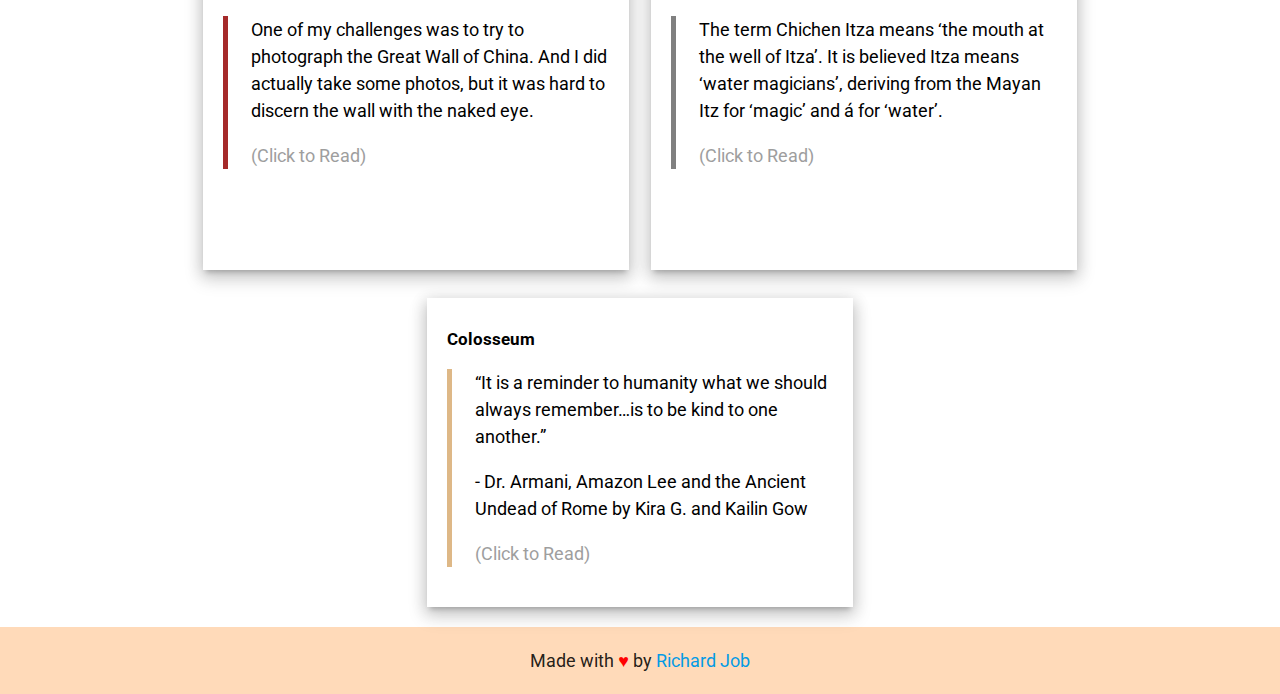
==== commit b210d823: "added videos" ====
--- a/index.html
+++ b/index.html
@@ -34,49 +34,49 @@
     <div class="slider white">
         <ul class="slides">
             <li>
-                <img src="./img/taj-mahal.jpg">
+                <img src="./images/taj-mahal.jpg">
                 <div class="caption center-align">
                     <h3>Taj Mahal</h3>
                     <h5>Agra, Uttar Pradesh, India</h5>
                 </div>
             </li>
             <li>
-                <img src="./img/petra.jpg">
+                <img src="./images/petra.jpg">
                 <div class="caption left-align">
                     <h3>Petra</h3>
                     <h5>Ma'am, Jordan</h5>
                 </div>
             </li>
             <li>
-                <img src="./img/machu-pichu.jpg">
+                <img src="./images/machu-pichu.jpg">
                 <div class="caption right-align">
                     <h3>Machu Pichu</h3>
                     <h5>Cuzco Region, Peru</h5>
                 </div>
             </li>
             <li>
-                <img src="./img/jesus-redeemer.jpg">
+                <img src="./images/jesus-redeemer.jpg">
                 <div class="caption center-align">
                     <h3>Christ the Redeemer</h3>
                     <h5>Rio de Janeiro, Brazil</h5>
                 </div>
             </li>
             <li>
-                <img src="./img/great-wall-of-china.jpg">
+                <img src="./images/great-wall-of-china.jpg">
                 <div class="caption left-align">
                     <h3>The Great Wall of China</h3>
                     <h5>China</h5>
                 </div>
             </li>
             <li>
-                <img src="./img/chichen-itza.jpg">
+                <img src="./images/chichen-itza.jpg">
                 <div class="caption right-align">
                     <h3>Chichen Itza</h3>
                     <h5>Yucatán, Mexico</h5>
                 </div>
             </li>
             <li>
-                <img src="./img/colosseum.jpg">
+                <img src="./images/colosseum.jpg">
                 <div class="caption center-align">
                     <h3>Colosseum</h3>
                     <h5>Rome, Italy</h5>
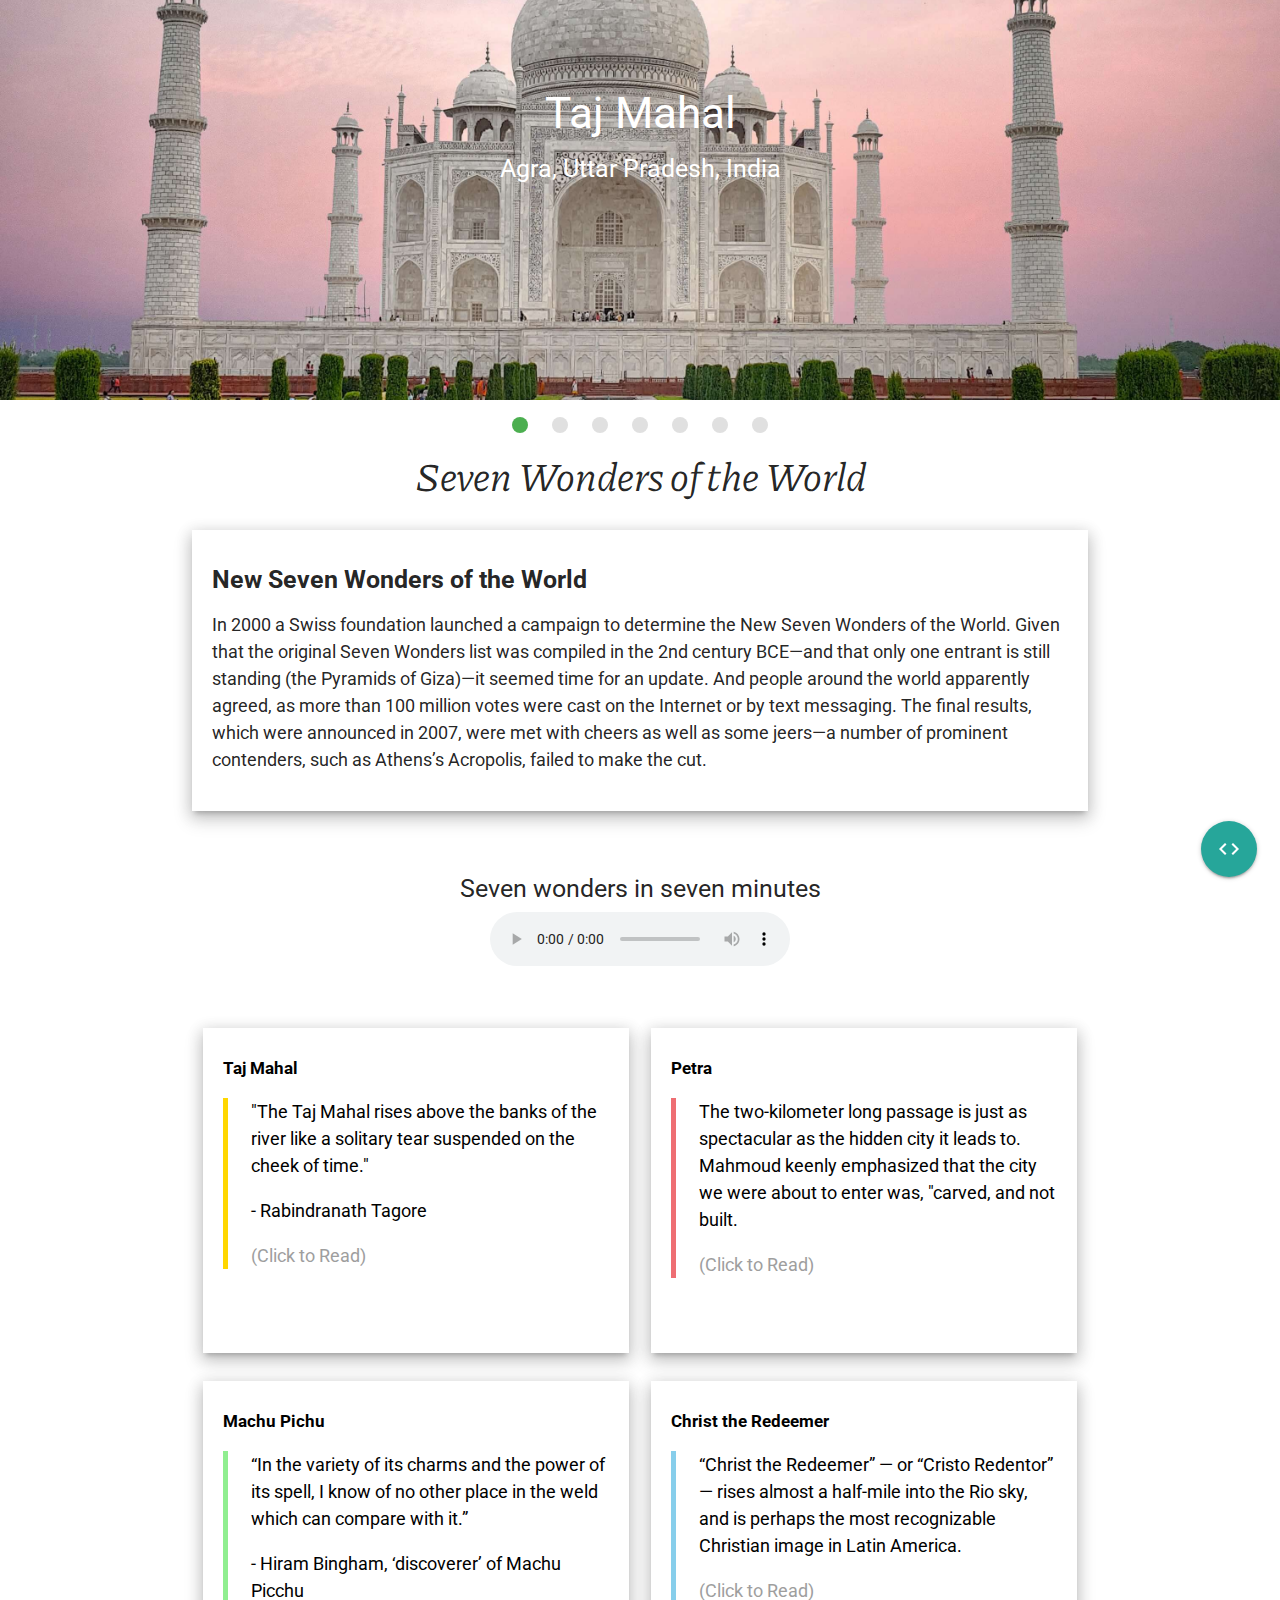
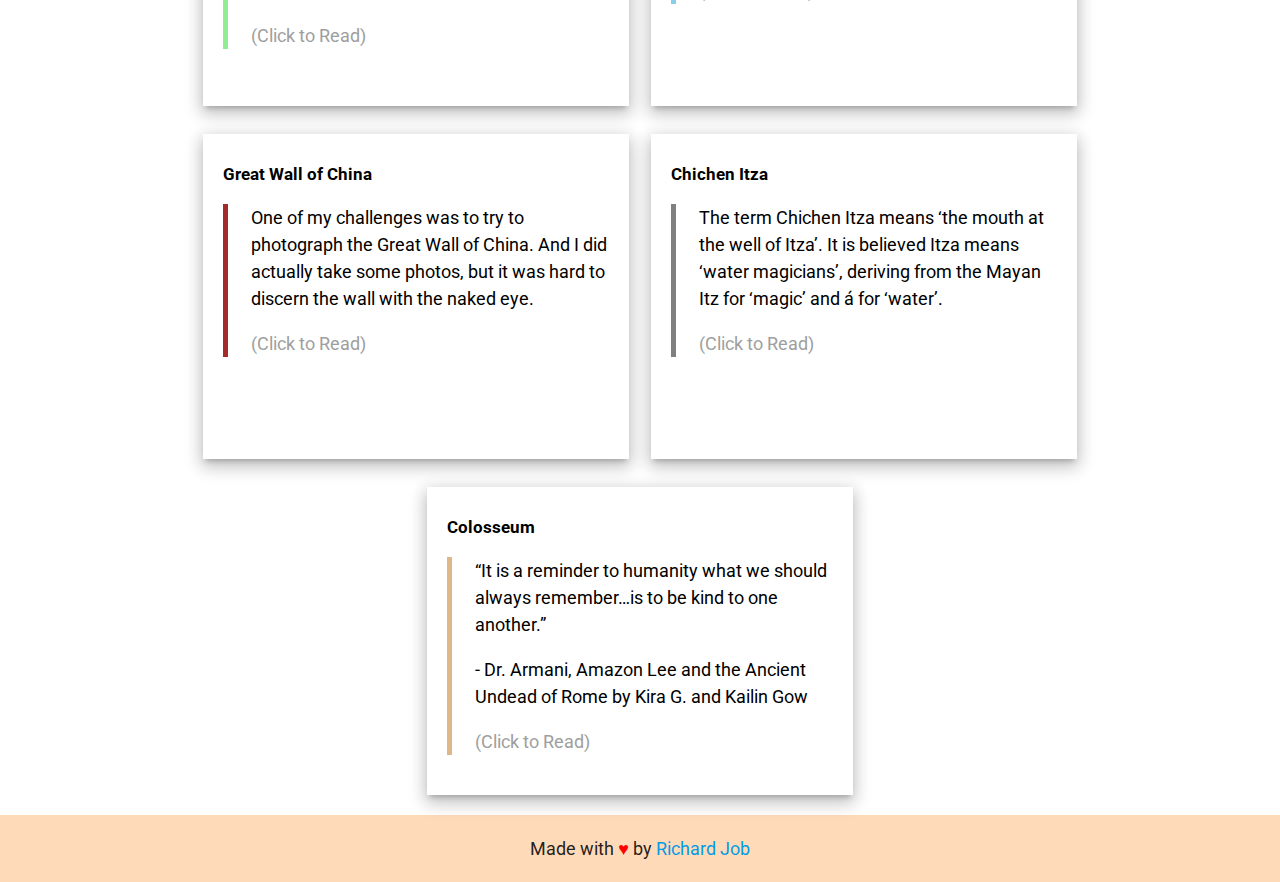
==== commit 020c6613: "added audio" ====
--- a/index.html
+++ b/index.html
@@ -87,7 +87,7 @@
 
     <div class="container">
         <div class="row">
-            <p class="title center-align">Seven Wonders of the World</p>
+            <p class="title center-align"><i>Seven Wonders of the World</i></p>
         </div>
 
         <!-- Intro -->
@@ -104,6 +104,17 @@
         </div>
 
         <div class="row">
+            <br>
+            <center>
+                <h5>Seven wonders in seven minutes</h5>
+                <audio controls>
+                    <source src="./audios/seven-wonders-of-the-world.mp3" type="audio/mp3">
+                </audio>
+            </center>
+            <br>
+        </div>
+
+        <div class="row">
 
             <!-- Taj Mahal -->
             <a href="./wonders.html#tajmahal">
